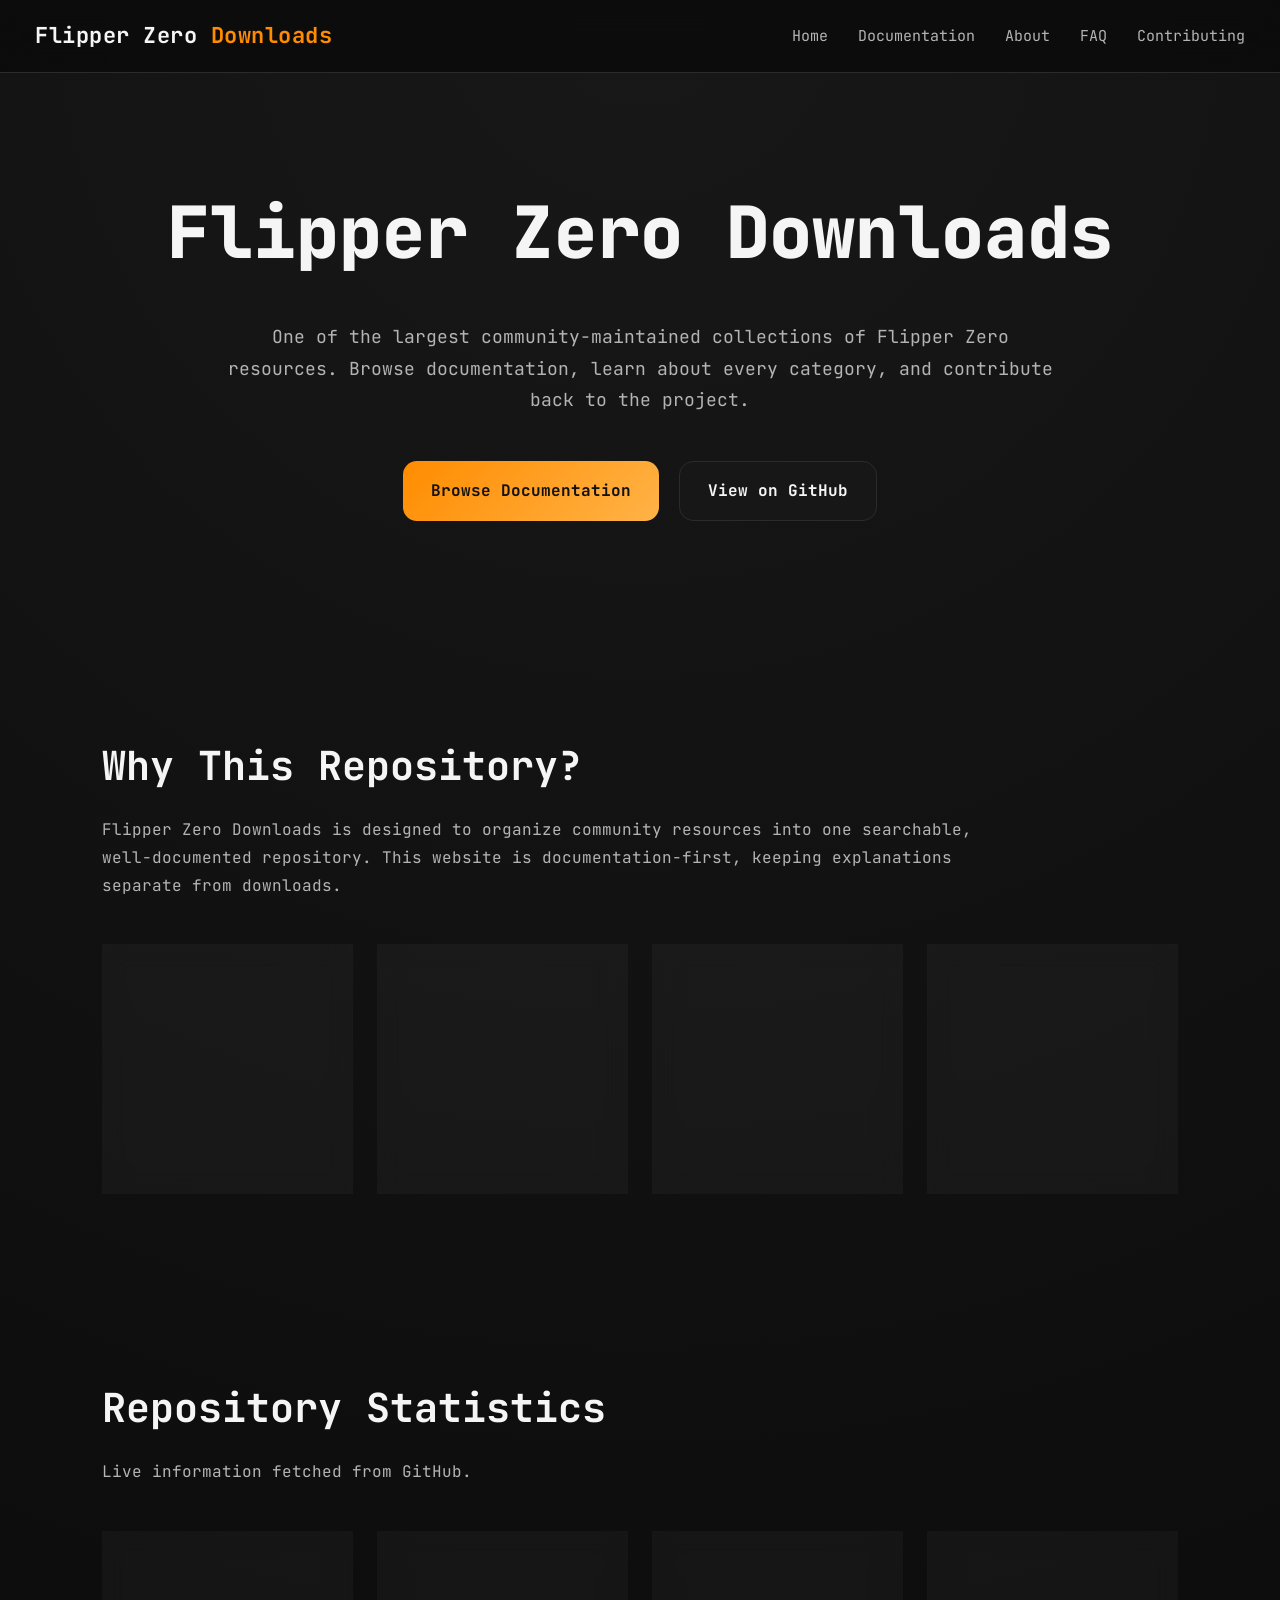
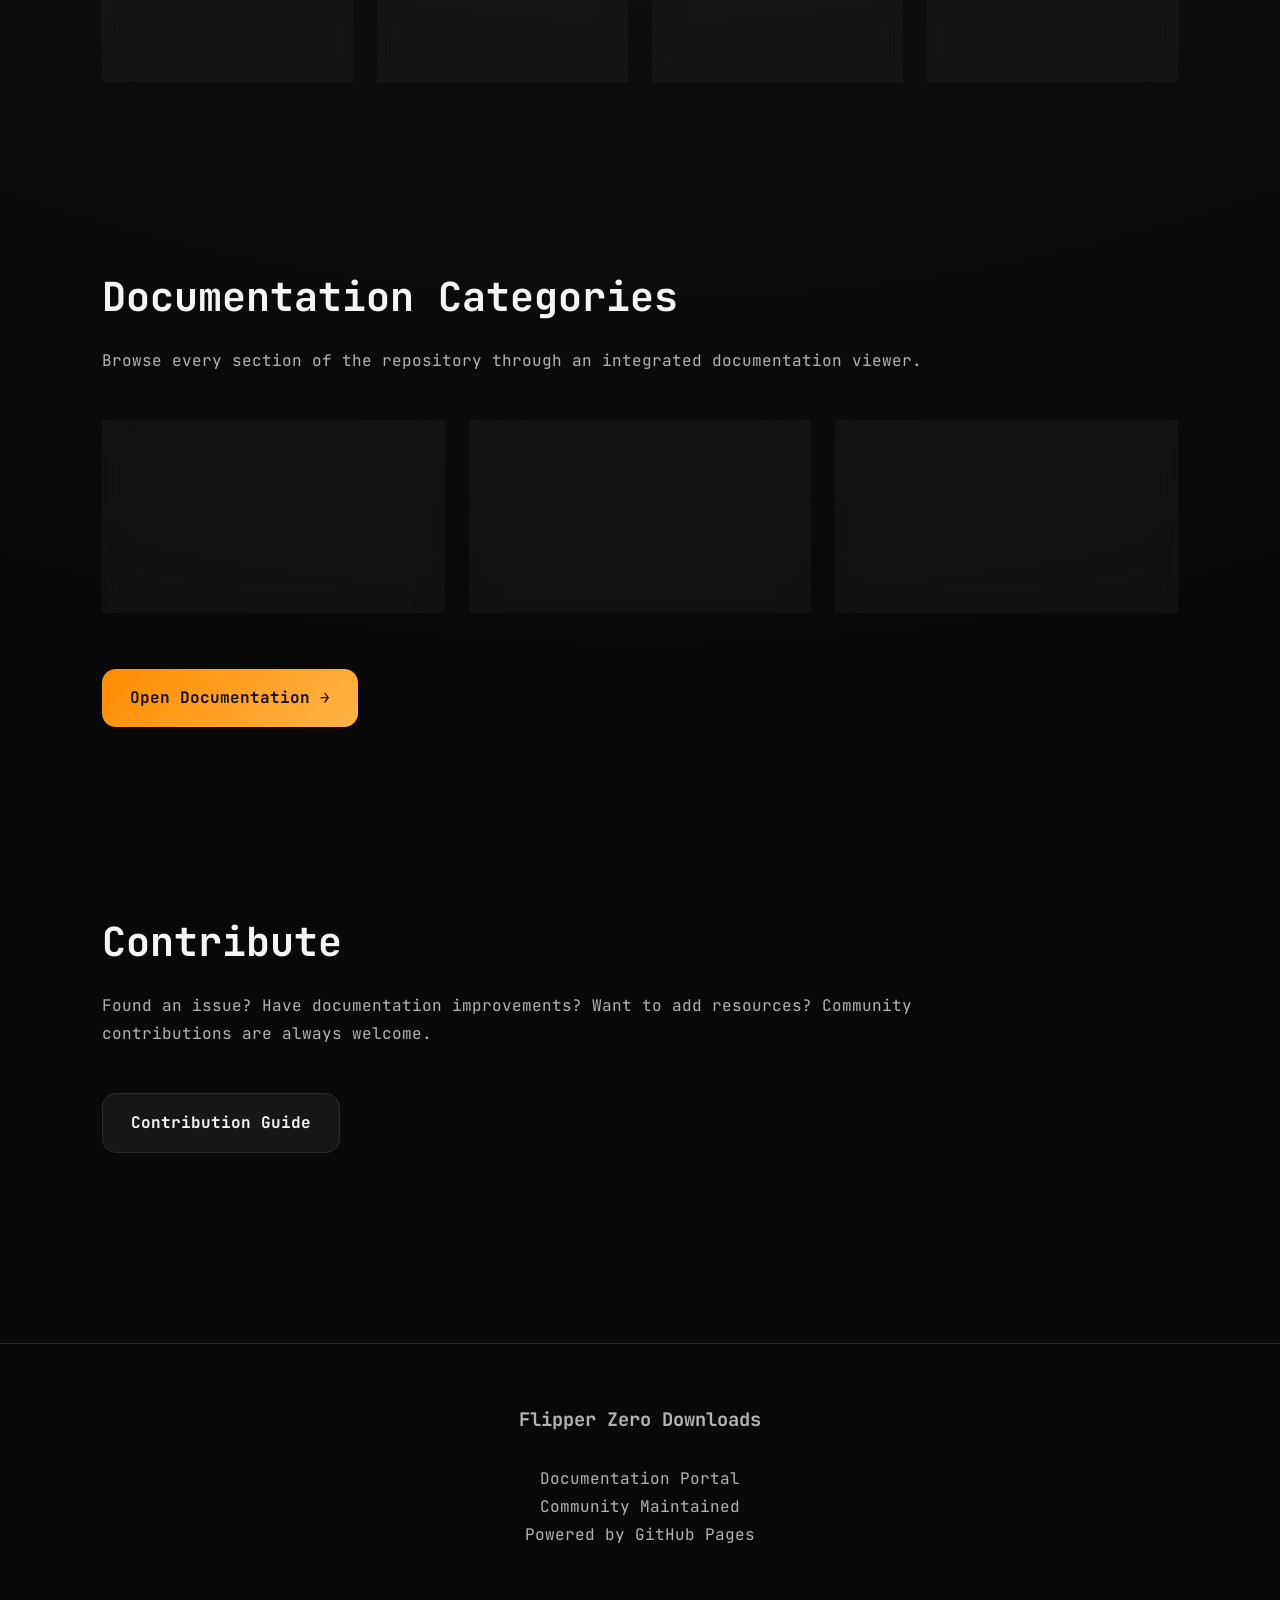
==== index.html @ 085811d1 "Add favicon link to index.html Added favicon link to the HTML head section.  Signed-off-by: SYOP200 " ====
<!DOCTYPE html>
<html lang="en">

<head>

<meta charset="UTF-8">
<meta name="viewport" content="width=device-width, initial-scale=1.0">

<title>Flipper Zero Downloads</title>

<meta name="description"
content="Community-maintained Flipper Zero Downloads documentation.">

<link rel="icon" type="image/x-icon" href="favicon.ico">

<link rel="icon" href="assets/logo.png">

<link rel="stylesheet" href="style.css">

</head>

<body>

<header>

<nav>

<a href="index.html" class="logo">

Flipper Zero<span> Downloads</span>

</a>

<ul class="nav-links">

<li><a href="index.html" class="active">Home</a></li>

<li><a href="documentation.html">Documentation</a></li>

<li><a href="about.html">About</a></li>

<li><a href="faq.html">FAQ</a></li>

<li><a href="contributing.html">Contributing</a></li>

</ul>

</nav>

</header>

<main>

<section class="hero">

<div class="container">

<h1>

Flipper Zero Downloads

</h1>

<p>

One of the largest community-maintained collections of
Flipper Zero resources.

Browse documentation, learn about every category,
and contribute back to the project.

</p>

<div class="hero-buttons">

<a href="documentation.html" class="btn btn-primary">

Browse Documentation

</a>

<a
href="https://github.com/SYOP200/Flipper-Zero-Downloads"
target="_blank"
class="btn btn-secondary">

View on GitHub

</a>

</div>

</div>

</section>

<section>

<div class="container">

<h2 class="section-title">

Why This Repository?

</h2>

<p class="section-description">

Flipper Zero Downloads is designed to organize
community resources into one searchable,
well-documented repository.

This website is documentation-first,
keeping explanations separate from downloads.

</p>

<div class="grid grid-4">

<div class="card">

<h3>

📚 Documentation

</h3>

<p>

Learn how every category works with
easy-to-read documentation.

</p>

</div>

<div class="card">

<h3>

📦 Organized

</h3>

<p>

Resources are grouped into
clear categories.

</p>

</div>

<div class="card">

<h3>

🚀 Community

</h3>

<p>

Open-source and maintained by contributors.

</p>

</div>

<div class="card">

<h3>

⚡ Always Updated

</h3>

<p>

Documentation is loaded directly
from the repository's main branch.

</p>

</div>

</div>

</div>

</section>

<section>

<div class="container">

<h2 class="section-title">

Repository Statistics

</h2>

<p class="section-description">

Live information fetched from GitHub.

</p>

<div class="grid grid-4">

<div class="card">

<h3>⭐ Stars</h3>

<h1 id="repoStars">

...

</h1>

</div>

<div class="card">

<h3>🍴 Forks</h3>

<h1 id="repoForks">

...

</h1>

</div>

<div class="card">

<h3>🐞 Open Issues</h3>

<h1 id="repoIssues">

...

</h1>

</div>

<div class="card">

<h3>🕒 Updated</h3>

<h1 id="repoUpdated">

...

</h1>

</div>

</div>

</div>

</section>

<section>

<div class="container">

<h2 class="section-title">

Documentation Categories

</h2>

<p class="section-description">

Browse every section of the repository
through an integrated documentation viewer.

</p>

<div class="grid grid-3">

<div class="card">

<h3>

Firmware

</h3>

<p>

Firmware guides,
installation,
compatibility,
and updates.

</p>

</div>

<div class="card">

<h3>

Applications

</h3>

<p>

Information about supported
Flipper applications.

</p>

</div>

<div class="card">

<h3>

Wireless

</h3>

<p>

NFC,
RFID,
Sub-GHz,
Infrared,
and UniRF.

</p>

</div>

</div>

<br><br>

<a
href="documentation.html"
class="btn btn-primary">

Open Documentation →

</a>

</div>

</section>

<section>

<div class="container">

<h2 class="section-title">

Contribute

</h2>

<p class="section-description">

Found an issue?

Have documentation improvements?

Want to add resources?

Community contributions are always welcome.

</p>

<a
href="contributing.html"
class="btn btn-secondary">

Contribution Guide

</a>

</div>

</section>

</main>

<footer>

<div class="container">

<h3>

Flipper Zero Downloads

</h3>

<br>

<p>

Documentation Portal

</p>

<p>

Community Maintained

</p>

<p>

Powered by GitHub Pages

</p>

</div>

</footer>

<script src="script.js"></script>

</body>

</html>
---- style.css ----
/* ==========================================================
   Flipper Zero Downloads
   Global Styles
   ========================================================== */

@import url('https://fonts.googleapis.com/css2?family=JetBrains+Mono:wght@300;400;500;600;700;800&display=swap');

:root{

    --bg:#090909;
    --bg-secondary:#111111;
    --surface:#171717;
    --surface-hover:#1f1f1f;

    --border:#2b2b2b;

    --text:#f5f5f5;
    --muted:#b4b4b4;

    --accent:#ff8c00;
    --accent-light:#ffb347;

    --success:#2ecc71;
    --danger:#ff5555;

    --shadow:0 15px 45px rgba(0,0,0,.35);

    --radius:18px;

    --transition:.25s ease;

}

*{

margin:0;
padding:0;
box-sizing:border-box;

}

html{

scroll-behavior:smooth;

}

body{

font-family:"JetBrains Mono",monospace;

background:
radial-gradient(circle at top,#181818,#090909 70%);

color:var(--text);

line-height:1.75;

min-height:100vh;

}

img{

display:block;

max-width:100%;

}

a{

color:inherit;

text-decoration:none;

}

button{

font-family:inherit;

cursor:pointer;

}

section{

padding:90px 8%;

}

.container{

max-width:1450px;

margin:auto;

}

/* =======================
        NAVBAR
======================= */

header{

position:fixed;

top:0;

left:0;

right:0;

z-index:9999;

backdrop-filter:blur(18px);

background:rgba(10,10,10,.75);

border-bottom:1px solid var(--border);

}

nav{

max-width:1500px;

margin:auto;

height:72px;

display:flex;

align-items:center;

justify-content:space-between;

padding:0 35px;

}

.logo{

font-size:22px;

font-weight:700;

letter-spacing:.5px;

}

.logo span{

color:var(--accent);

}

.nav-links{

display:flex;

gap:30px;

list-style:none;

}

.nav-links a{

color:var(--muted);

transition:var(--transition);

font-size:15px;

}

.nav-links a:hover{

color:white;

}

.nav-links a.active{

color:var(--accent);

}

/* =======================
          HERO
======================= */

.hero{

padding-top:170px;

padding-bottom:120px;

text-align:center;

}

.hero h1{

font-size:4.5rem;

font-weight:800;

margin-bottom:25px;

}

.hero p{

max-width:850px;

margin:auto;

font-size:18px;

color:var(--muted);

}

.hero-buttons{

margin-top:45px;

display:flex;

justify-content:center;

gap:20px;

flex-wrap:wrap;

}

/* =======================
        BUTTONS
======================= */

.btn{

display:inline-flex;

align-items:center;

justify-content:center;

padding:15px 28px;

border-radius:14px;

transition:var(--transition);

font-weight:700;

}

.btn-primary{

background:linear-gradient(
135deg,
var(--accent),
var(--accent-light)
);

color:#111;

}

.btn-primary:hover{

transform:translateY(-3px);

box-shadow:0 15px 35px rgba(255,140,0,.2);

}

.btn-secondary{

background:var(--surface);

border:1px solid var(--border);

}

.btn-secondary:hover{

background:var(--surface-hover);

}

/* =======================
          CARDS
======================= */

.grid{

display:grid;

gap:25px;

}

.grid-2{

grid-template-columns:repeat(auto-fit,minmax(420px,1fr));

}

.grid-3{

grid-template-columns:repeat(auto-fit,minmax(300px,1fr));

}

.grid-4{

grid-template-columns:repeat(auto-fit,minmax(240px,1fr));

}

.card{

background:rgba(255,255,255,.035);

border:1px solid var(--border);

border-radius:var(--radius);

padding:30px;

transition:var(--transition);

backdrop-filter:blur(12px);

}

.card:hover{

transform:translateY(-5px);

border-color:var(--accent);

box-shadow:var(--shadow);

}

.card h3{

margin-bottom:14px;

}

.card p{

color:var(--muted);

}

/* =======================
       SECTION TITLE
======================= */

.section-title{

font-size:2.5rem;

margin-bottom:15px;

}

.section-description{

max-width:900px;

color:var(--muted);

margin-bottom:45px;

}

/* =======================
    DOCUMENTATION GRID
======================= */

.doc-grid{

display:grid;

grid-template-columns:
repeat(auto-fit,minmax(220px,1fr));

gap:20px;

margin-bottom:45px;

}

.doc-card{

background:rgba(255,255,255,.04);

border:1px solid var(--border);

border-radius:16px;

padding:24px;

transition:var(--transition);

cursor:pointer;

}

.doc-card:hover{

border-color:var(--accent);

transform:translateY(-4px);

}

.doc-card.active{

background:rgba(255,140,0,.08);

border-color:var(--accent);

}

.doc-card h3{

margin-bottom:10px;

}

.doc-card p{

font-size:14px;

color:var(--muted);

}

/* =======================
    DOCUMENT VIEWER
======================= */

#viewer{

background:#101010;

border:1px solid var(--border);

border-radius:20px;

padding:45px;

min-height:700px;

overflow-x:auto;

box-shadow:var(--shadow);

}

#viewer img{

border-radius:16px;

margin:25px auto;

}

#viewer h1{

font-size:2.4rem;

margin-bottom:20px;

padding-bottom:15px;

border-bottom:1px solid var(--border);

}

#viewer h2{

margin-top:40px;

margin-bottom:18px;

}

#viewer h3{

margin-top:30px;

margin-bottom:12px;

}

#viewer p{

margin:14px 0;

}

#viewer ul,
#viewer ol{

margin-left:25px;

margin-top:15px;

margin-bottom:15px;

}

#viewer table{

width:100%;

border-collapse:collapse;

margin:30px 0;

}

#viewer td,
#viewer th{

border:1px solid var(--border);

padding:12px;

}

#viewer pre{

background:#0b0b0b;

padding:20px;

border-radius:14px;

overflow:auto;

margin:25px 0;

}

#viewer code{

font-family:inherit;

}

#viewer blockquote{

border-left:4px solid var(--accent);

padding-left:18px;

margin:25px 0;

color:#ddd;

}

/* =======================
        FOOTER
======================= */

footer{

margin-top:100px;

padding:60px 8%;

border-top:1px solid var(--border);

text-align:center;

color:var(--muted);

}

/* =======================
      RESPONSIVE
======================= */

@media(max-width:900px){

.hero h1{

font-size:3rem;

}

.nav-links{

display:none;

}

section{

padding:70px 6%;

}

.grid-2{

grid-template-columns:1fr;

}

#viewer{

padding:25px;

}

}
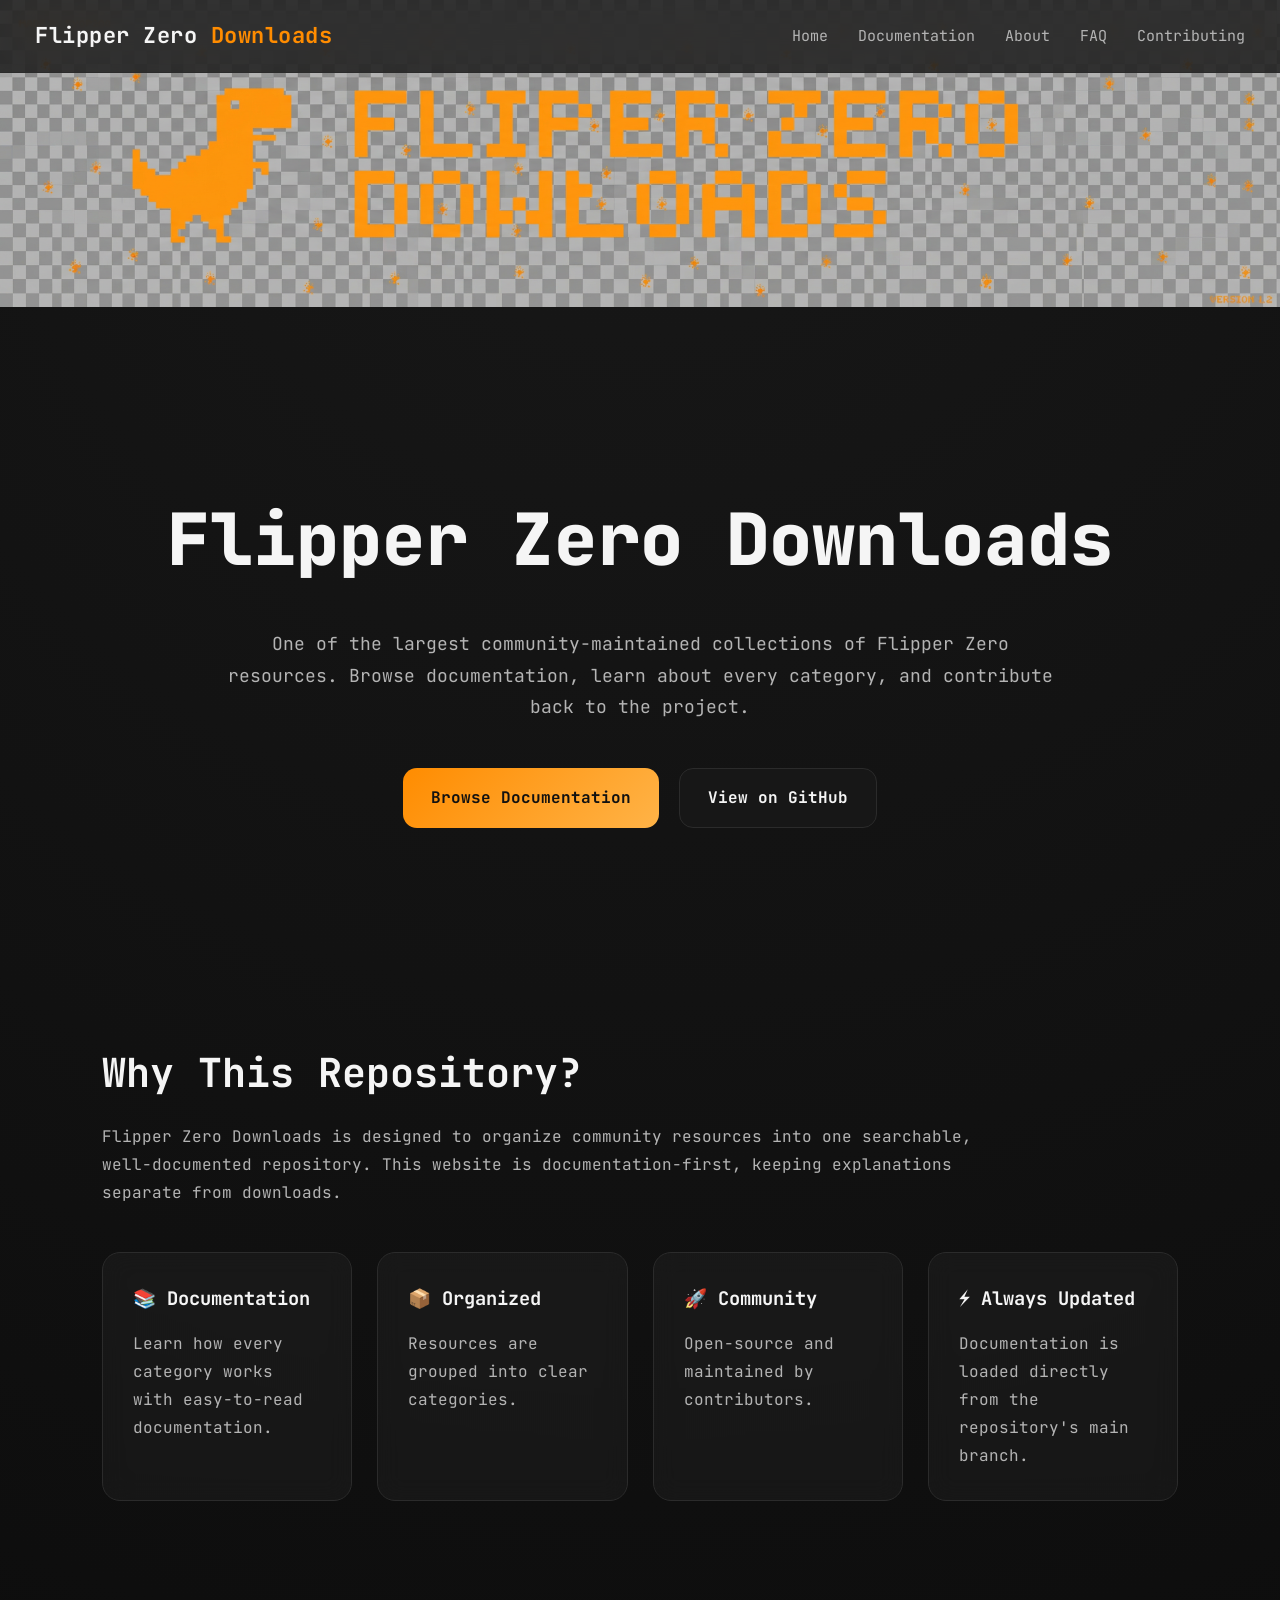
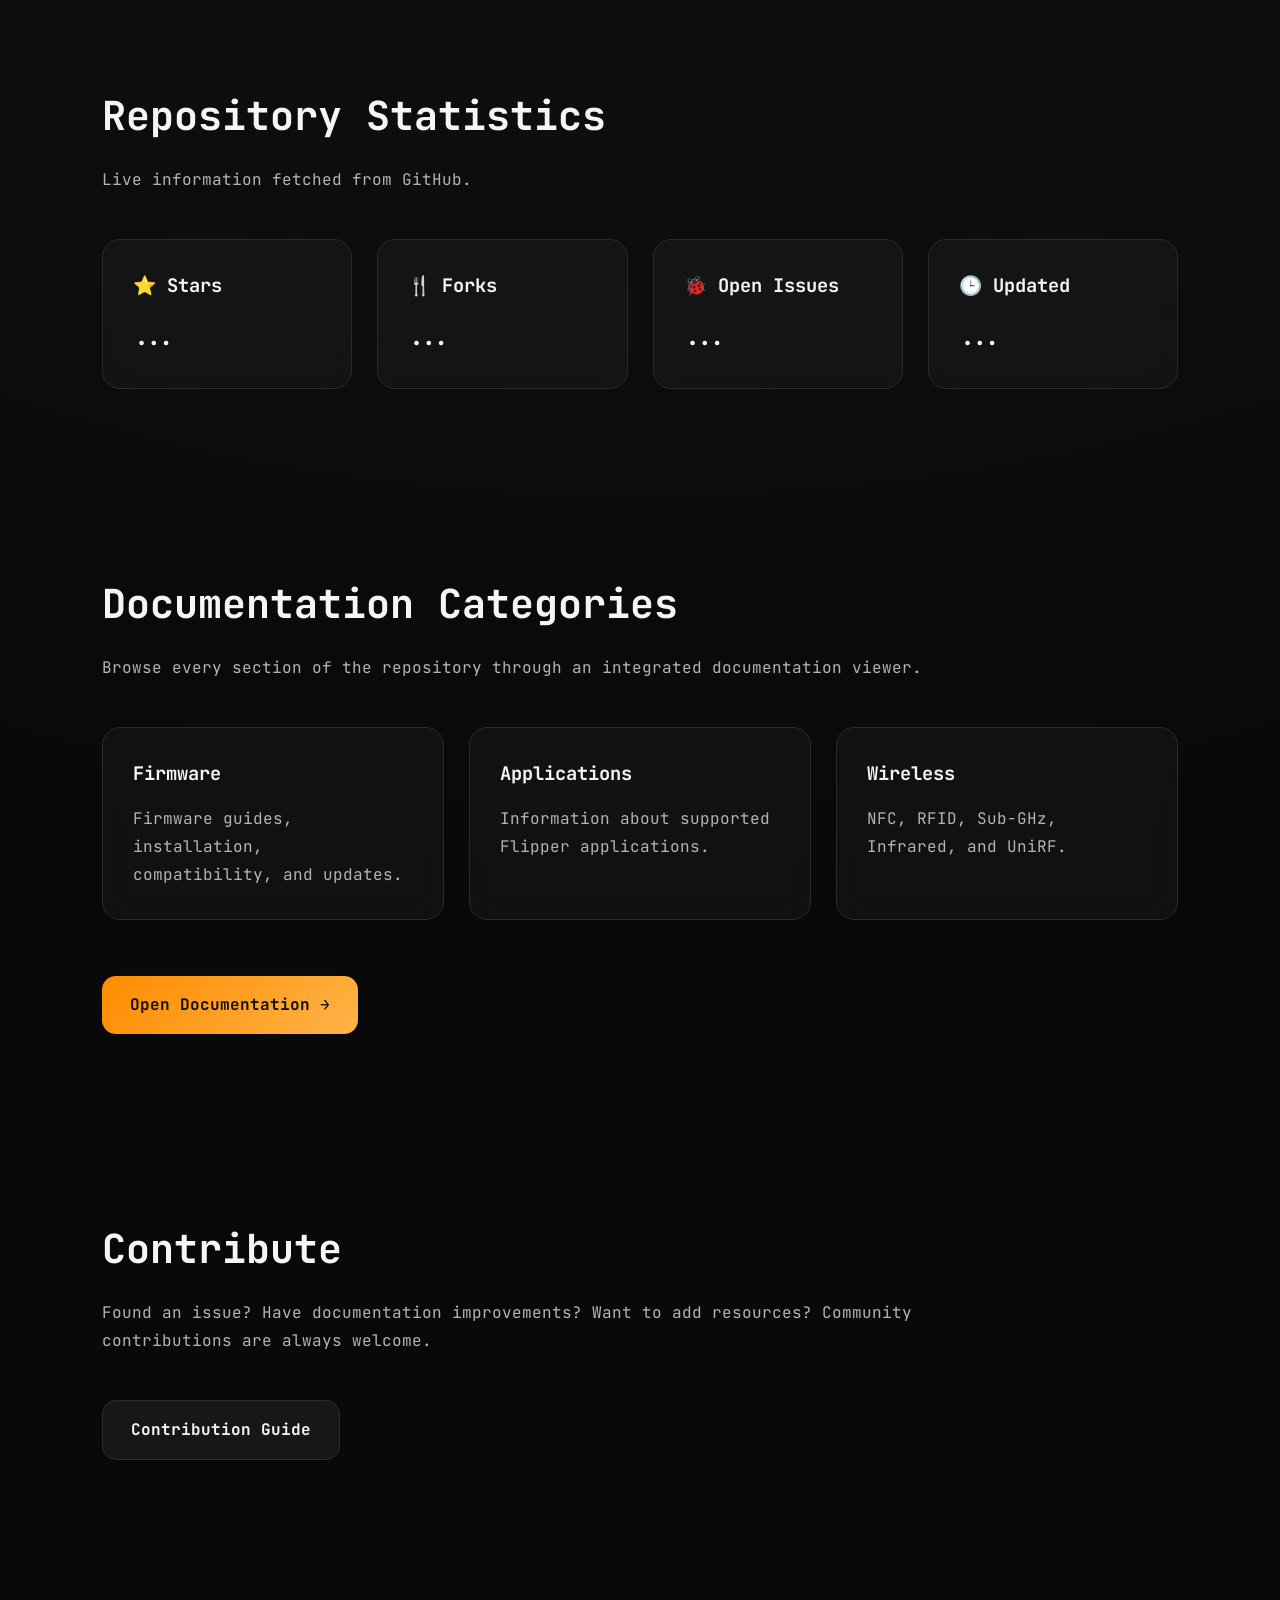
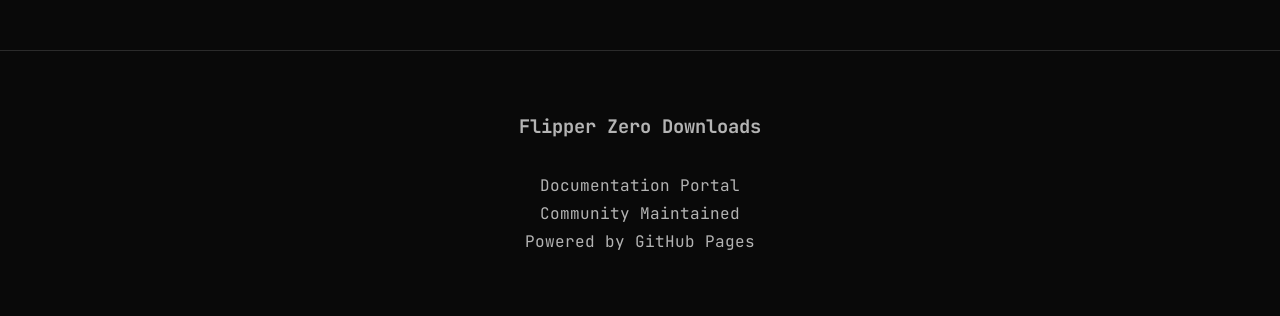
==== commit a390e4ec: "Add logo image to index.html Signed-off-by: SYOP200 <hello@syop200.com>" ====
--- a/index.html
+++ b/index.html
@@ -11,7 +11,9 @@
 <meta name="description"
 content="Community-maintained Flipper Zero Downloads documentation.">
 
-<link rel="icon" type="image/x-icon" href="favicon.ico">
+<img src="assets/logo.png" alt="banner">
+
+<link rel="icon" type="image/x-icon" href="favicon.png">
 
 <link rel="icon" href="assets/logo.png">
 
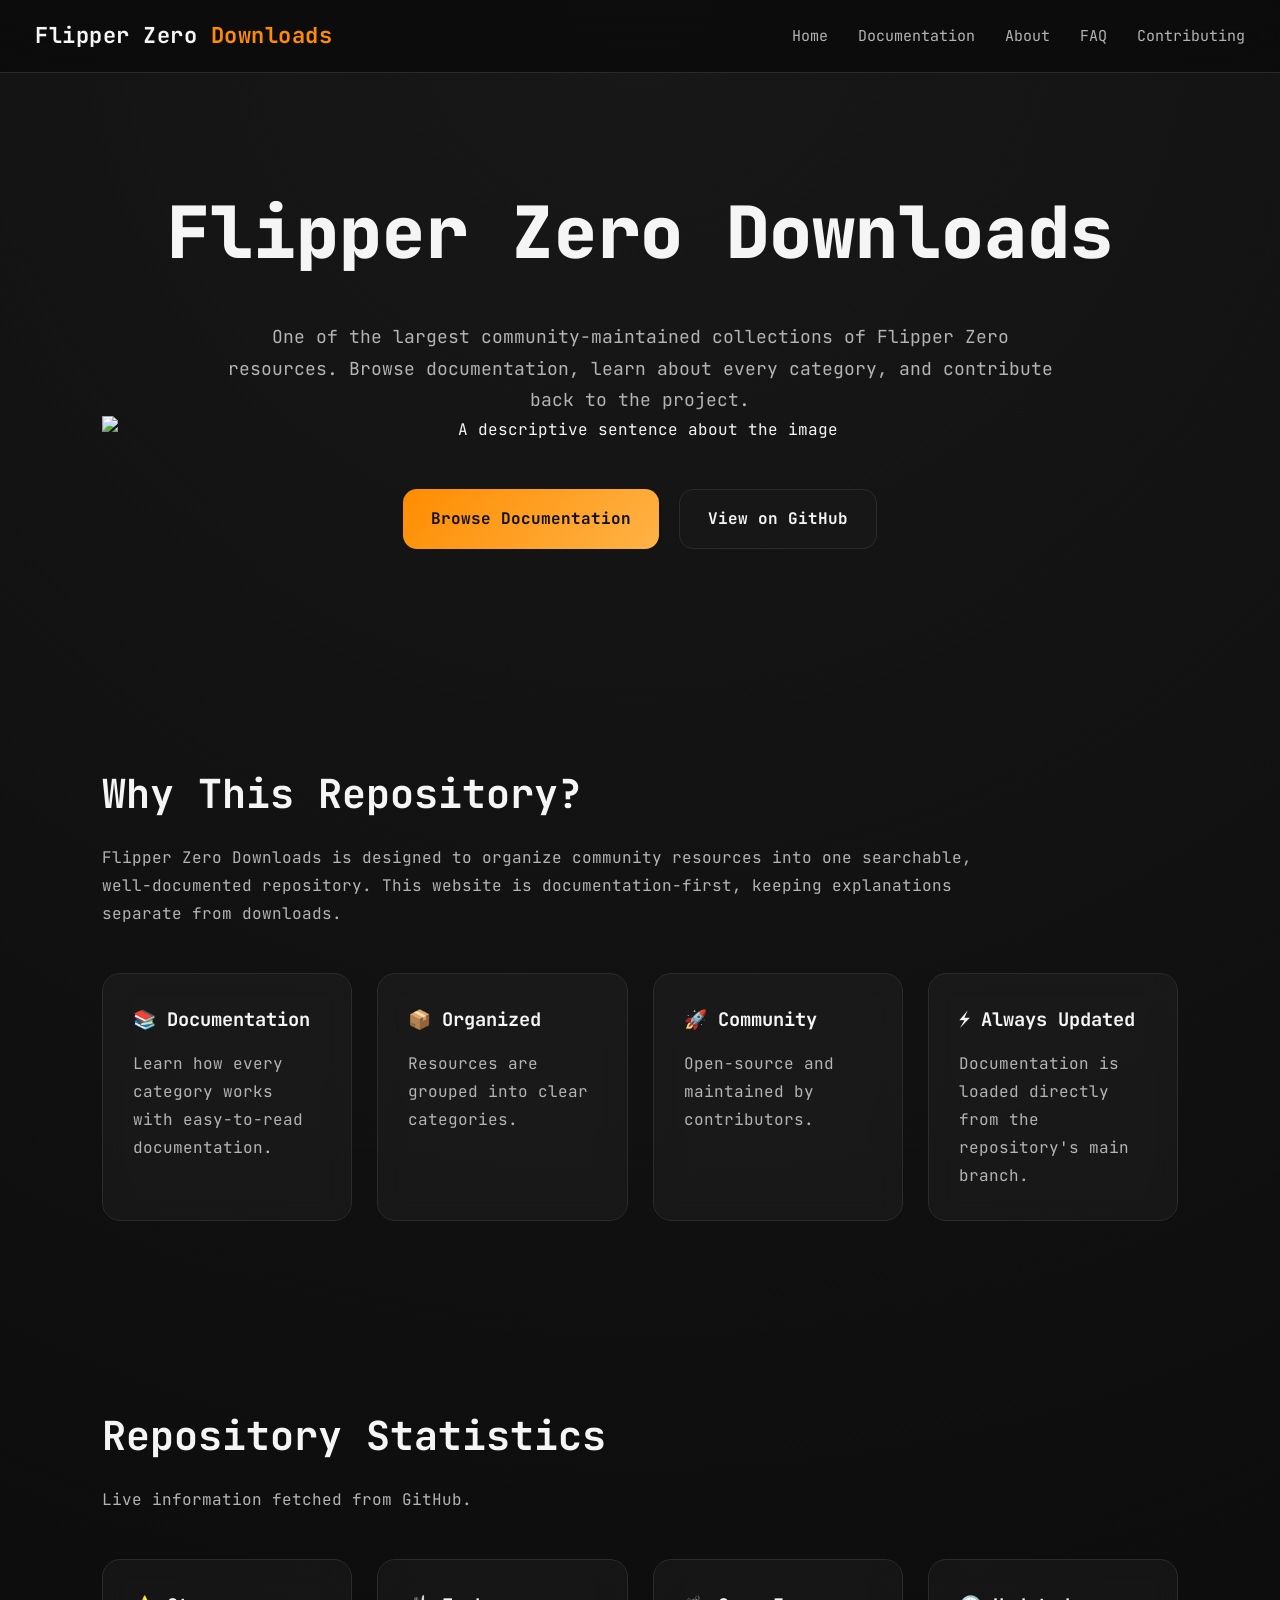
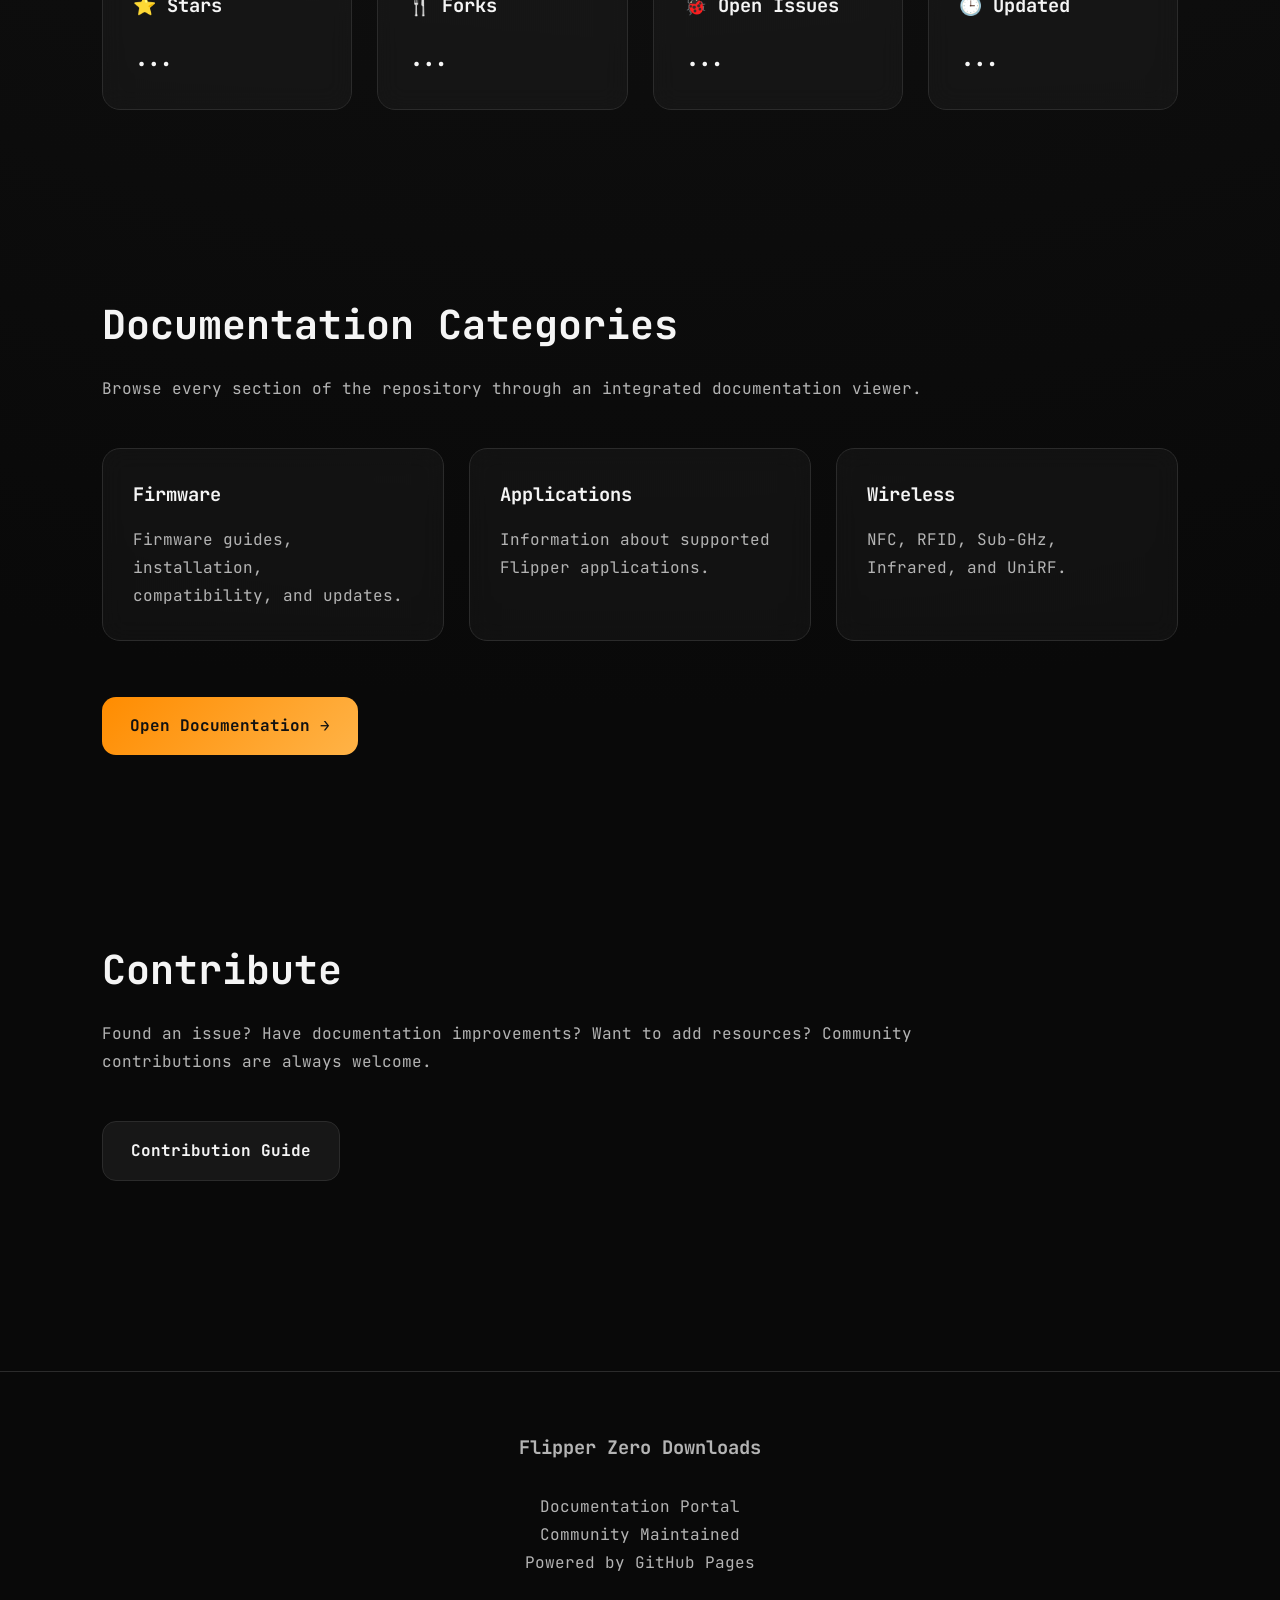
==== commit 4b1d8194: "Update index.html Signed-off-by: SYOP200 <hello@syop200.com>" ====
--- a/index.html
+++ b/index.html
@@ -11,8 +11,6 @@
 <meta name="description"
 content="Community-maintained Flipper Zero Downloads documentation.">
 
-<img src="assets/logo.png" alt="banner">
-
 <link rel="icon" type="image/x-icon" href="favicon.png">
 
 <link rel="icon" href="assets/logo.png">
@@ -72,6 +70,8 @@
 and contribute back to the project.
 
 </p>
+
+<img src="path-to-your-image.jpg" alt="A descriptive sentence about the image">
 
 <div class="hero-buttons">
 
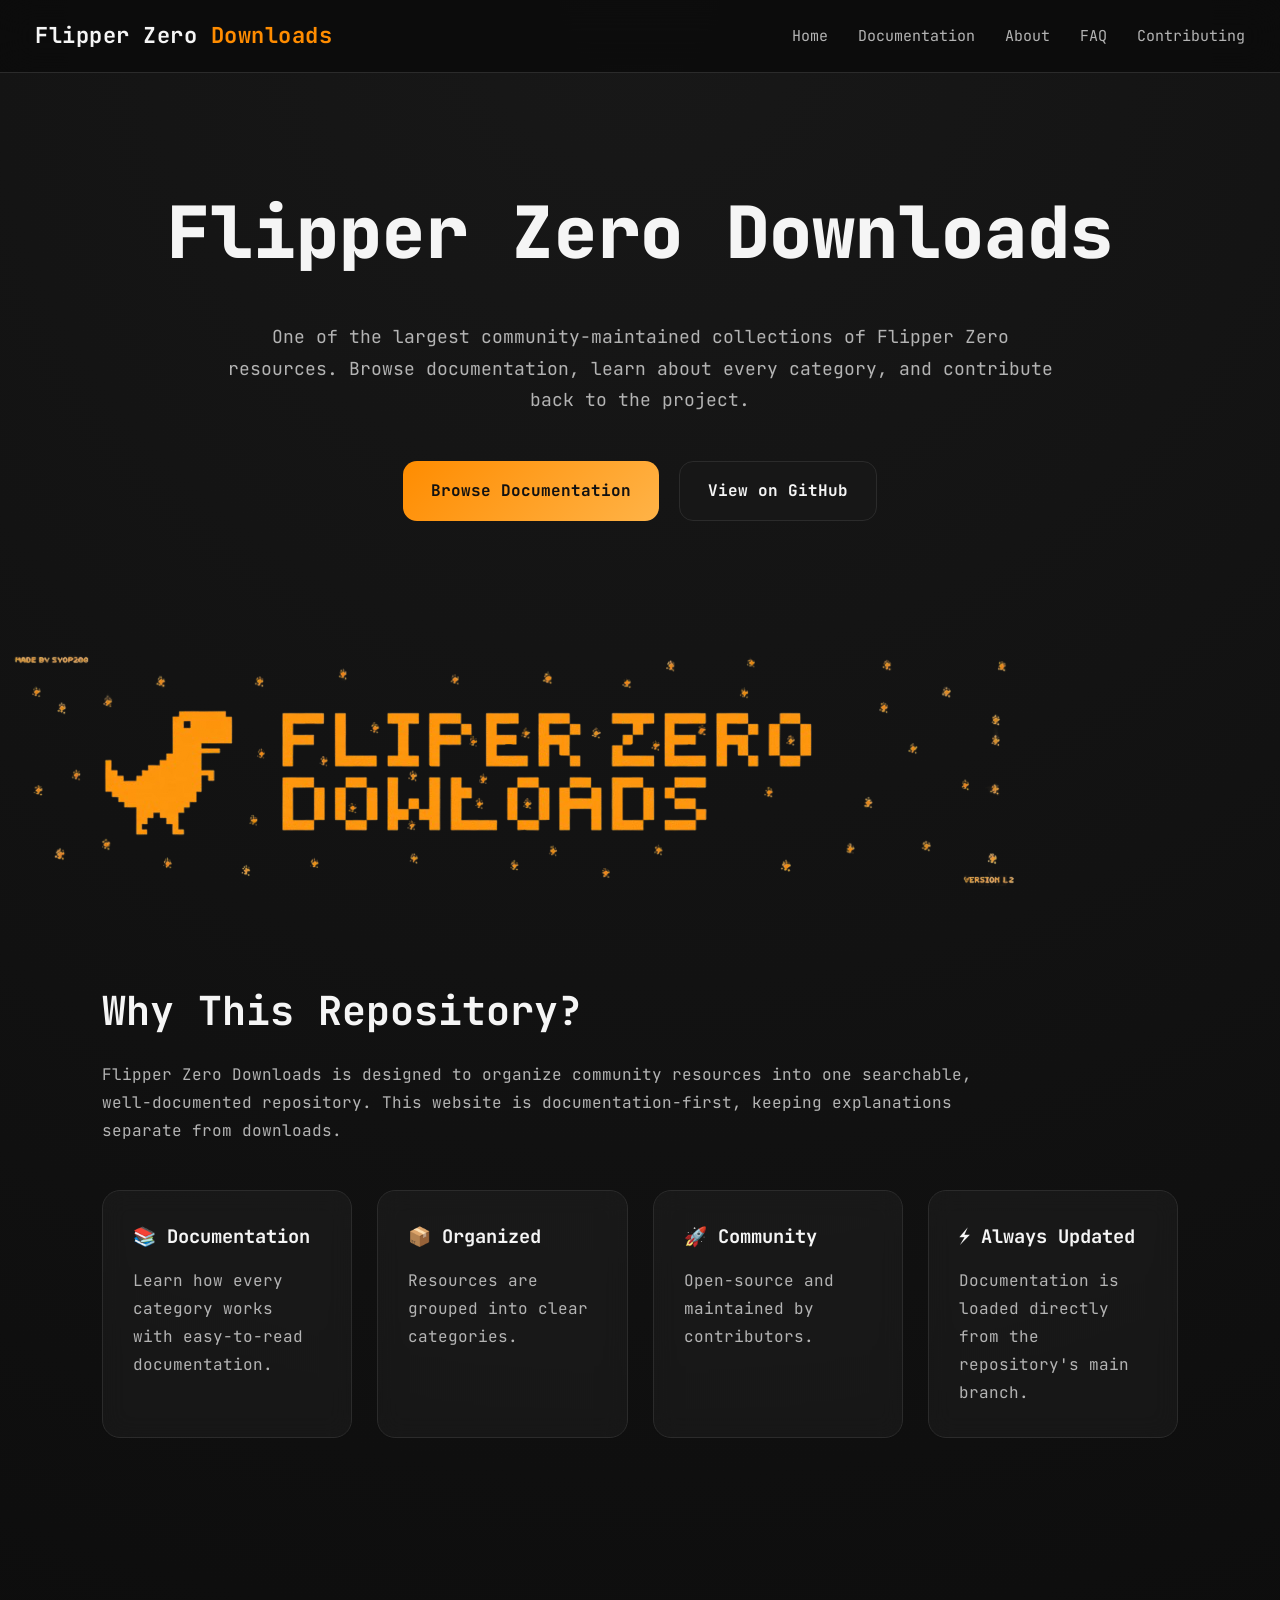
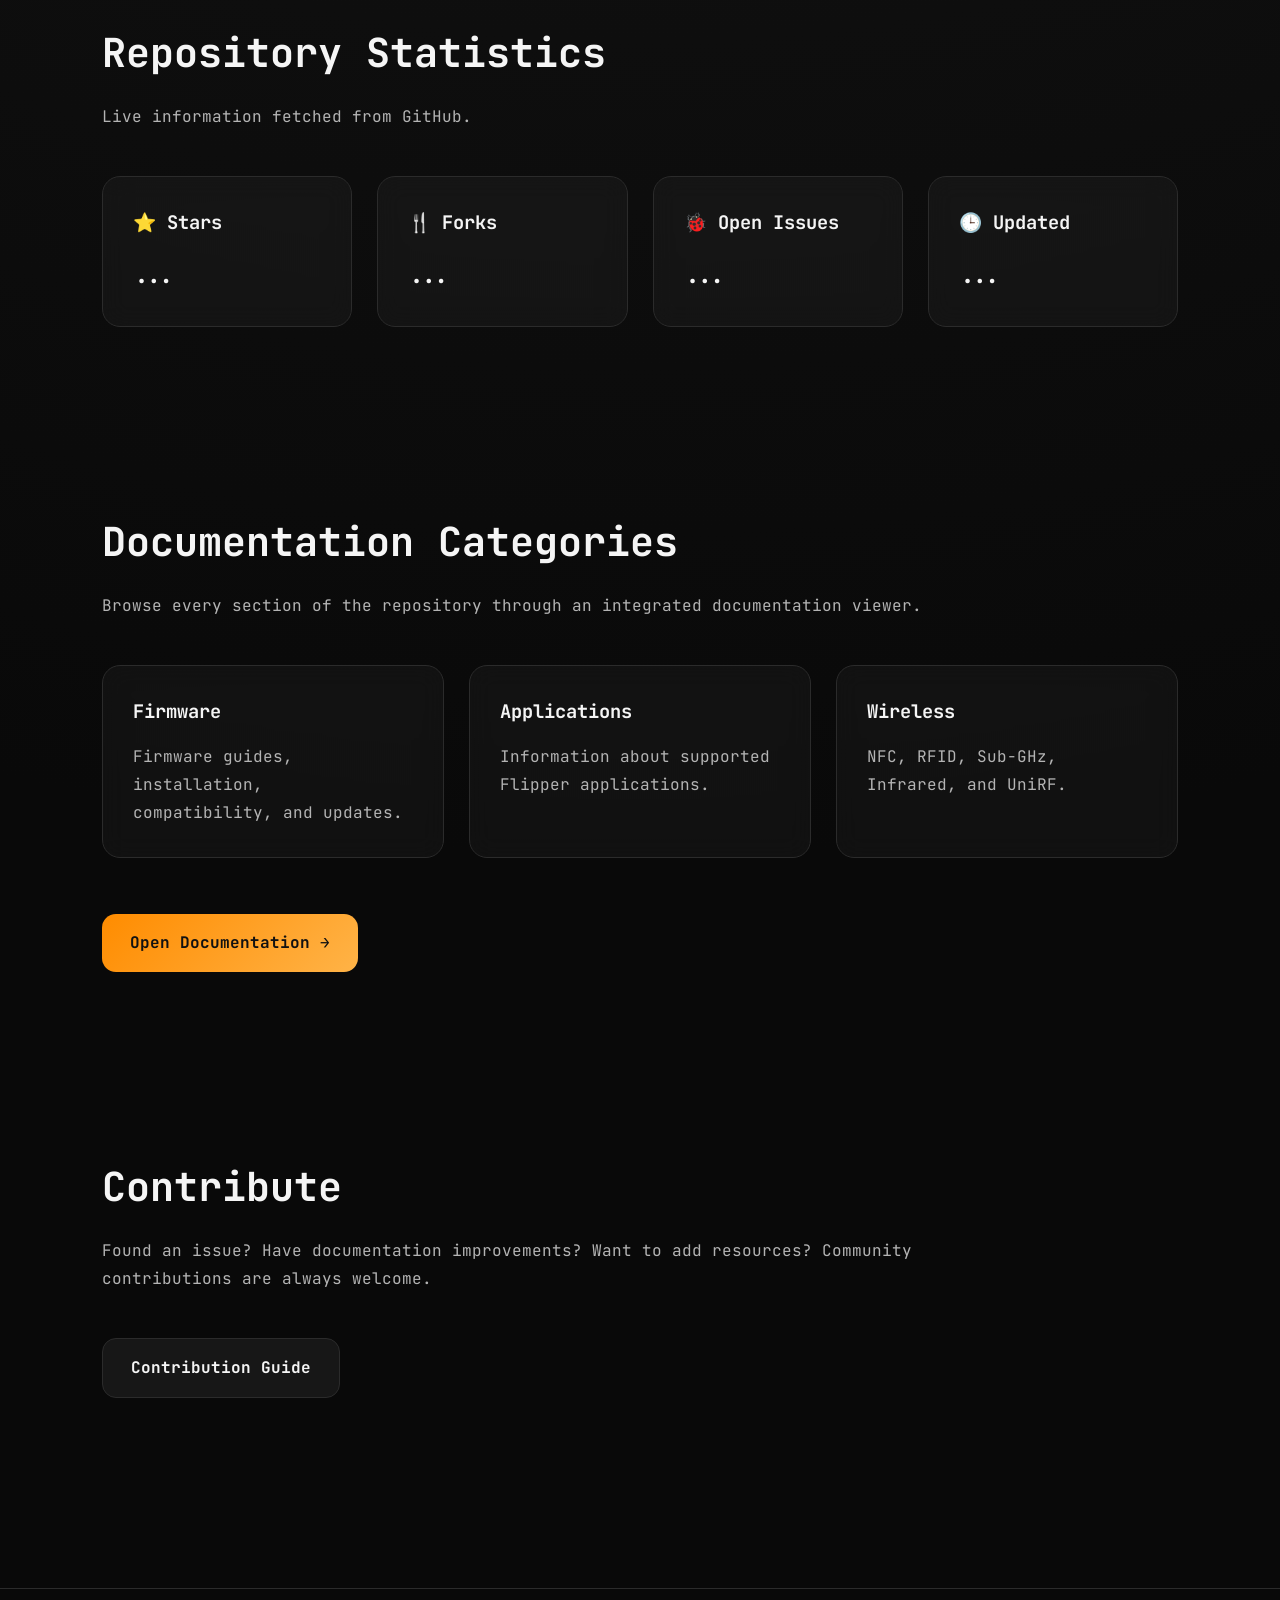
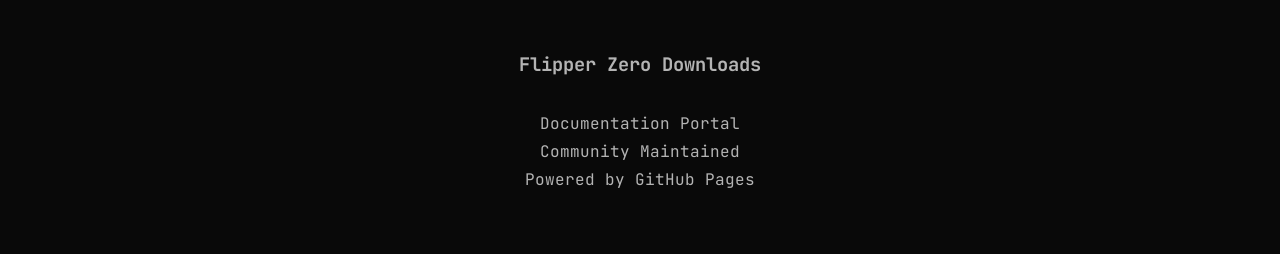
==== commit 2f157e96: "Add logo image to index.html Signed-off-by: SYOP200 <hello@syop200.com>" ====
--- a/index.html
+++ b/index.html
@@ -70,8 +70,6 @@
 and contribute back to the project.
 
 </p>
-
-<img src="path-to-your-image.jpg" alt="A descriptive sentence about the image">
 
 <div class="hero-buttons">
 
@@ -95,6 +93,8 @@
 </div>
 
 </section>
+
+<img src="assets/logo.png" alt="banner">
 
 <section>
 
